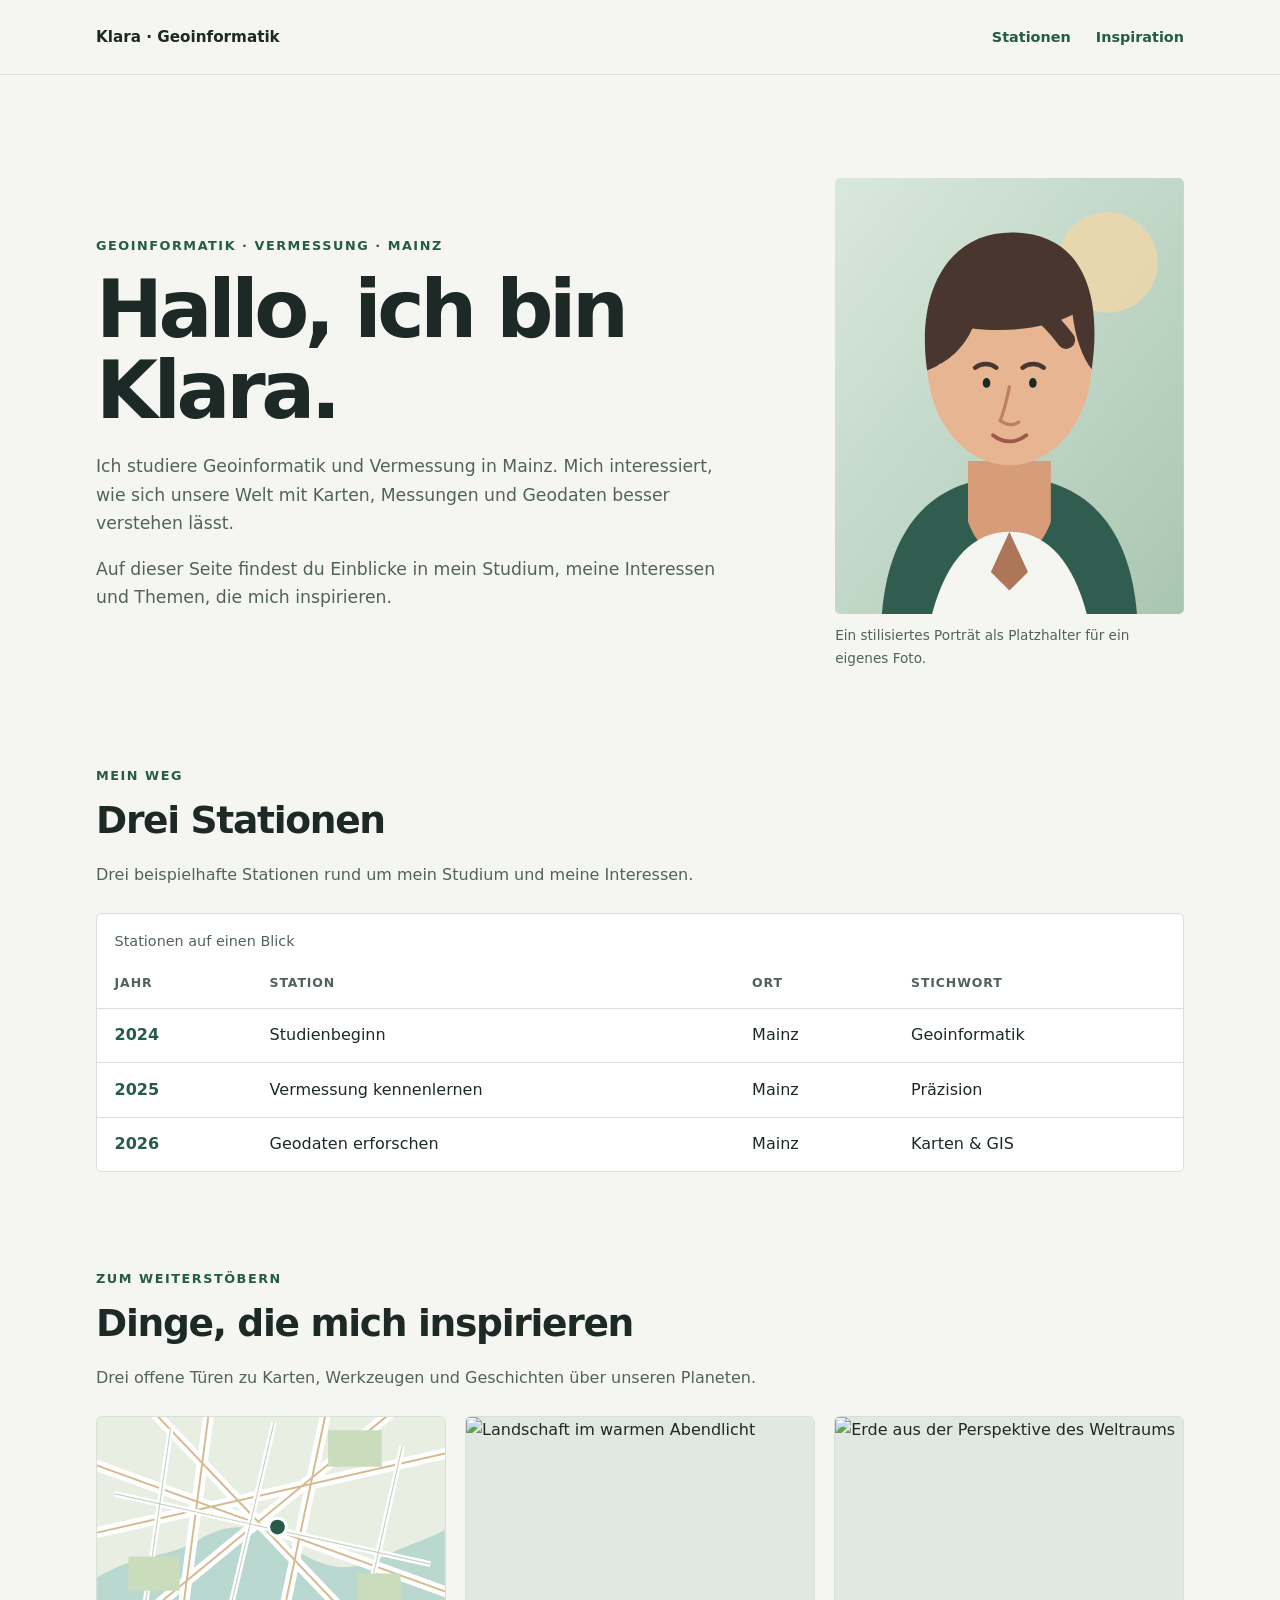
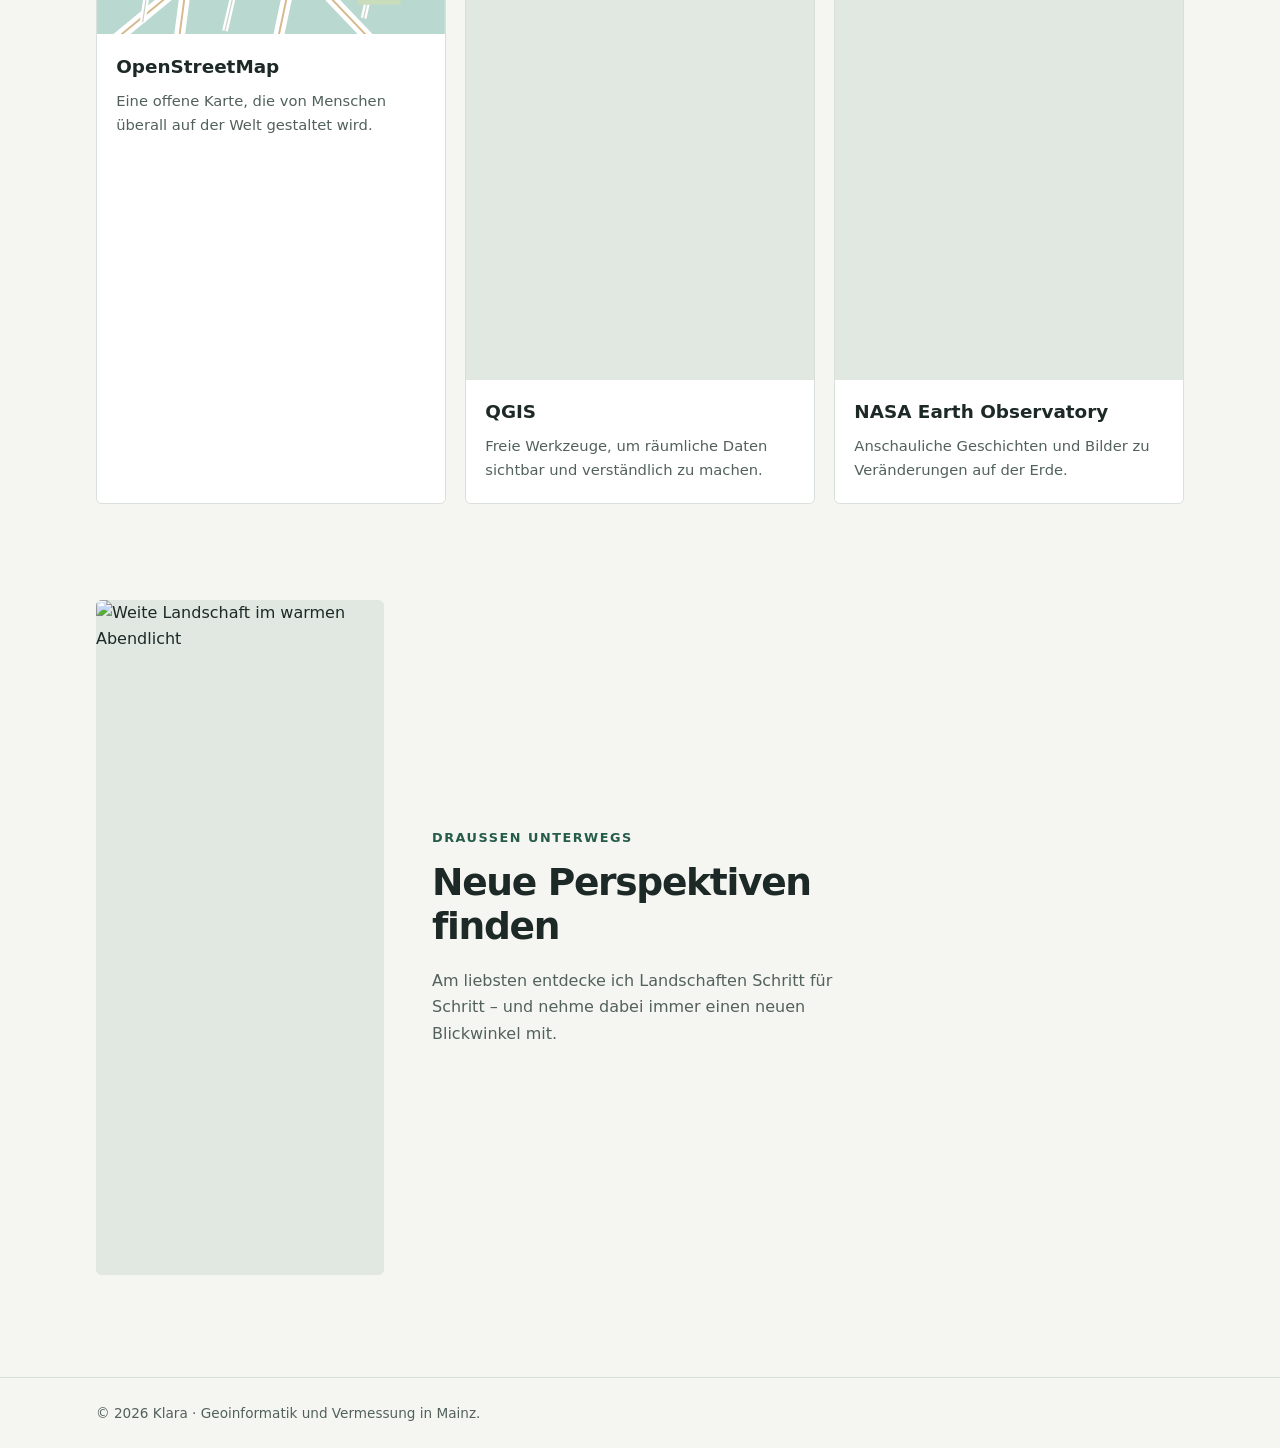
==== index.html @ dc98da6a "erste" ====
<!doctype html>
<html lang="de">
<head>
  <meta charset="utf-8">
  <meta name="viewport" content="width=device-width, initial-scale=1">
  <meta name="description" content="Klara studiert Geoinformatik und Vermessung in Mainz und interessiert sich für Karten, Geodaten und unsere Umwelt.">
  <title>Klara – Geoinformatik und Vermessung in Mainz</title>
  <style>
    :root {
      color-scheme: light;
      --ink: #1d2926;
      --muted: #52615c;
      --paper: #f5f6f1;
      --surface: #fff;
      --accent: #245b49;
      --line: #d9dfd9;
      --content-width: 68rem;
    }

    *,
    *::before,
    *::after {
      box-sizing: border-box;
    }

    html {
      scroll-behavior: smooth;
    }

    body {
      margin: 0;
      background: var(--paper);
      color: var(--ink);
      font-family: system-ui, -apple-system, BlinkMacSystemFont, "Segoe UI", sans-serif;
      font-size: 1rem;
      line-height: 1.65;
    }

    a {
      color: var(--accent);
      text-underline-offset: 0.2em;
    }

    a:focus-visible {
      outline: 3px solid #ad6a18;
      outline-offset: 4px;
    }

    .wrap {
      width: min(100% - 2.5rem, var(--content-width));
      margin-inline: auto;
    }

    .site-header {
      padding-block: 1.5rem;
      border-bottom: 1px solid var(--line);
    }

    .header-inner {
      display: flex;
      align-items: center;
      justify-content: space-between;
      gap: 1rem;
    }

    .wordmark {
      color: var(--ink);
      font-size: 0.95rem;
      font-weight: 700;
      text-decoration: none;
    }

    .site-header nav a {
      margin-left: 1.25rem;
      font-size: 0.9rem;
      font-weight: 600;
      text-decoration: none;
    }

    main {
      padding-block: clamp(3rem, 8vw, 6.5rem);
    }

    section + section {
      margin-top: clamp(3.5rem, 8vw, 6rem);
    }

    .intro {
      display: grid;
      grid-template-columns: minmax(0, 1.4fr) minmax(13rem, 0.75fr);
      align-items: center;
      gap: clamp(2rem, 7vw, 5.5rem);
    }

    .eyebrow {
      margin: 0 0 0.8rem;
      color: var(--accent);
      font-size: 0.8rem;
      font-weight: 700;
      letter-spacing: 0.12em;
      text-transform: uppercase;
    }

    h1,
    h2,
    h3,
    p,
    figure {
      margin-top: 0;
    }

    h1 {
      max-width: 12ch;
      margin-bottom: 1.25rem;
      font-size: clamp(2.6rem, 7vw, 5rem);
      letter-spacing: -0.055em;
      line-height: 1.02;
    }

    h2 {
      margin-bottom: 1.25rem;
      font-size: clamp(1.7rem, 4vw, 2.35rem);
      letter-spacing: -0.035em;
      line-height: 1.15;
    }

    .intro-copy {
      max-width: 39rem;
      color: var(--muted);
      font-size: 1.08rem;
    }

    .intro-copy p:last-child {
      margin-bottom: 0;
    }

    .portrait {
      margin: 0;
    }

    .portrait-art {
      display: block;
      width: 100%;
      aspect-ratio: 4 / 5;
      border-radius: 0.35rem;
      background: #e1e8e2;
    }

    .portrait figcaption {
      margin-top: 0.65rem;
      color: var(--muted);
      font-size: 0.85rem;
    }

    .closing-note {
      display: grid;
      grid-template-columns: minmax(12rem, 0.8fr) minmax(0, 1.2fr);
      align-items: center;
      gap: clamp(1.5rem, 5vw, 3rem);
      max-width: 48rem;
    }

    .closing-photo {
      margin: 0;
    }

    .closing-photo img {
      display: block;
      width: 100%;
      aspect-ratio: 4 / 3;
      border-radius: 0.35rem;
      background: #e1e8e2;
      object-fit: cover;
    }

    .closing-copy p:last-child {
      margin-bottom: 0;
      color: var(--muted);
    }

    .section-lead {
      max-width: 42rem;
      margin-bottom: 1.5rem;
      color: var(--muted);
    }

    .table-scroll {
      overflow-x: auto;
      border: 1px solid var(--line);
      border-radius: 0.35rem;
      background: var(--surface);
    }

    table {
      width: 100%;
      border-collapse: collapse;
      text-align: left;
    }

    caption {
      padding: 1rem 1.1rem 0.4rem;
      color: var(--muted);
      font-size: 0.9rem;
      text-align: left;
    }

    th,
    td {
      padding: 0.85rem 1.1rem;
      border-bottom: 1px solid var(--line);
      vertical-align: top;
    }

    thead th {
      color: var(--muted);
      font-size: 0.78rem;
      letter-spacing: 0.07em;
      text-transform: uppercase;
    }

    tbody tr:last-child th,
    tbody tr:last-child td {
      border-bottom: 0;
    }

    tbody th {
      color: var(--accent);
      font-weight: 700;
      white-space: nowrap;
    }

    .gallery {
      display: grid;
      grid-template-columns: repeat(3, minmax(0, 1fr));
      gap: 1.2rem;
    }

    .card {
      overflow: hidden;
      border: 1px solid var(--line);
      border-radius: 0.35rem;
      background: var(--surface);
    }

    .card a {
      display: block;
      height: 100%;
      color: inherit;
      text-decoration: none;
    }

    .card a:hover h3 {
      color: var(--accent);
      text-decoration: underline;
      text-underline-offset: 0.2em;
    }

    .card img,
    .card-image {
      display: block;
      width: 100%;
      aspect-ratio: 16 / 10;
      background: #e1e8e2;
      object-fit: cover;
      overflow: hidden;
    }

    .card-copy {
      padding: 1.1rem 1.2rem 1.25rem;
    }

    .card h3 {
      margin-bottom: 0.4rem;
      font-size: 1.15rem;
    }

    .card p {
      margin-bottom: 0;
      color: var(--muted);
      font-size: 0.92rem;
    }

    .site-footer {
      padding-block: 1.5rem;
      border-top: 1px solid var(--line);
      color: var(--muted);
      font-size: 0.85rem;
    }

    .site-footer p {
      margin-bottom: 0;
    }

    @media (max-width: 46rem) {
      .intro {
        grid-template-columns: 1fr;
      }

      .portrait {
        max-width: 22rem;
      }

      .closing-note {
        grid-template-columns: 1fr;
        max-width: 22rem;
      }

      .gallery {
        grid-template-columns: 1fr;
      }
    }

    @media (max-width: 35rem) {
      .wrap {
        width: min(100% - 1.5rem, var(--content-width));
      }

      .header-inner {
        align-items: flex-start;
        flex-direction: column;
      }

      .site-header nav a {
        margin: 0 1rem 0 0;
      }

      th,
      td {
        padding: 0.75rem;
      }
    }
  </style>
</head>
<body>
  <header class="site-header">
    <div class="wrap header-inner">
      <a class="wordmark" href="#start">Klara · Geoinformatik</a>
      <nav aria-label="Hauptnavigation">
        <a href="#stationen">Stationen</a>
        <a href="#inspiration">Inspiration</a>
      </nav>
    </div>
  </header>

  <main class="wrap" id="start">
    <section class="intro" aria-labelledby="intro-title">
      <div>
        <p class="eyebrow">Geoinformatik · Vermessung · Mainz</p>
        <h1 id="intro-title">Hallo, ich bin Klara.</h1>
        <div class="intro-copy">
          <p>Ich studiere Geoinformatik und Vermessung in Mainz. Mich interessiert, wie sich unsere Welt mit Karten, Messungen und Geodaten besser verstehen lässt.</p>
          <p>Auf dieser Seite findest du Einblicke in mein Studium, meine Interessen und Themen, die mich inspirieren.</p>
        </div>
      </div>
      <figure class="portrait">
        <svg class="portrait-art" viewBox="0 0 640 800" role="img" aria-labelledby="portrait-title portrait-description" xmlns="http://www.w3.org/2000/svg">
          <title id="portrait-title">Illustriertes Porträt</title>
          <desc id="portrait-description">Stilisierte Illustration einer Person vor einem grünen Hintergrund.</desc>
          <defs>
            <linearGradient id="portrait-background" x1="0" x2="1" y1="0" y2="1">
              <stop offset="0" stop-color="#d9e8dc"/>
              <stop offset="1" stop-color="#a9c6b2"/>
            </linearGradient>
          </defs>
          <rect width="640" height="800" fill="url(#portrait-background)"/>
          <circle cx="500" cy="155" r="92" fill="#f1d7a9" opacity=".8"/>
          <path d="M86 800c13-161 94-251 234-251s221 90 234 251" fill="#315d50"/>
          <path d="M244 519h152v111c-16 45-44 66-76 66s-60-21-76-66z" fill="#d69d78"/>
          <ellipse cx="320" cy="337" rx="151" ry="190" fill="#e7b591"/>
          <path d="M169 353c-21-147 40-253 155-253 119 0 169 95 147 251-17-22-30-57-35-100-48 24-114 33-184 25-15 34-42 61-83 77z" fill="#49362f"/>
          <path d="M191 341c-8 19-8 47 1 67 11 24 27 30 43 23l-2-90zM449 341c8 19 8 47-1 67-11 24-27 30-43 23l2-90z" fill="#e7b591"/>
          <path d="M257 348c12-9 27-9 39 0M344 348c12-9 27-9 39 0" fill="none" stroke="#49362f" stroke-linecap="round" stroke-width="8"/>
          <ellipse cx="278" cy="376" rx="7" ry="9" fill="#1d2926"/>
          <ellipse cx="363" cy="376" rx="7" ry="9" fill="#1d2926"/>
          <path d="M320 383c-5 25-11 48-17 62 10 8 22 10 34 3" fill="none" stroke="#bd8061" stroke-linecap="round" stroke-width="6"/>
          <path d="M290 472c19 15 42 15 61 0" fill="none" stroke="#9d574b" stroke-linecap="round" stroke-width="7"/>
          <path d="M206 303c28-54 61-81 101-81 46 0 81 27 117 75" fill="none" stroke="#49362f" stroke-linecap="round" stroke-width="33"/>
          <path d="M178 800c27-102 77-151 142-151s115 49 142 151" fill="#f5f6f1"/>
          <path d="M320 649l-34 74 34 34 34-34z" fill="#ad7659"/>
        </svg>
        <figcaption>Ein stilisiertes Porträt als Platzhalter für ein eigenes Foto.</figcaption>
      </figure>
    </section>

    <section id="stationen" aria-labelledby="stationen-title">
      <p class="eyebrow">Mein Weg</p>
      <h2 id="stationen-title">Drei Stationen</h2>
      <p class="section-lead">Drei beispielhafte Stationen rund um mein Studium und meine Interessen.</p>
      <div class="table-scroll">
        <table>
          <caption>Stationen auf einen Blick</caption>
          <thead>
            <tr>
              <th scope="col">Jahr</th>
              <th scope="col">Station</th>
              <th scope="col">Ort</th>
              <th scope="col">Stichwort</th>
            </tr>
          </thead>
          <tbody>
            <tr>
              <th scope="row">2024</th>
              <td>Studienbeginn</td>
              <td>Mainz</td>
              <td>Geoinformatik</td>
            </tr>
            <tr>
              <th scope="row">2025</th>
              <td>Vermessung kennenlernen</td>
              <td>Mainz</td>
              <td>Präzision</td>
            </tr>
            <tr>
              <th scope="row">2026</th>
              <td>Geodaten erforschen</td>
              <td>Mainz</td>
              <td>Karten &amp; GIS</td>
            </tr>
          </tbody>
        </table>
      </div>
    </section>

    <section id="inspiration" aria-labelledby="inspiration-title">
      <p class="eyebrow">Zum Weiterstöbern</p>
      <h2 id="inspiration-title">Dinge, die mich inspirieren</h2>
      <p class="section-lead">Drei offene Türen zu Karten, Werkzeugen und Geschichten über unseren Planeten.</p>
      <div class="gallery">
        <article class="card">
          <a href="https://www.openstreetmap.org/" target="_blank" rel="noopener noreferrer">
            <svg class="card-image" viewBox="0 0 900 563" role="img" aria-labelledby="map-title map-description" xmlns="http://www.w3.org/2000/svg">
              <title id="map-title">Illustration einer offenen Stadtkarte</title>
              <desc id="map-description">Ein Stadtplan mit Straßen, Grünflächen und einem blauen Fluss.</desc>
              <rect width="900" height="563" fill="#e9eee2"/>
              <path d="M0 415c122-69 176-45 267-99s161-29 235 20 133 74 230 29 119-45 168-73v271H0z" fill="#b9d8cf"/>
              <path d="M-30 115 940 466M30 590 790-35M130-30l600 630M-25 305 904 94M292-32l-83 630M595-24 465 590" fill="none" stroke="#fff" stroke-width="28"/>
              <path d="M-30 115 940 466M30 590 790-35M130-30l600 630M-25 305 904 94M292-32l-83 630M595-24 465 590" fill="none" stroke="#d6b98d" stroke-width="5"/>
              <path d="M46 199 863 381M190 31 118 531M458 14 331 554M790 75 690 521" fill="none" stroke="#fff" stroke-width="15"/>
              <path d="M46 199 863 381M190 31 118 531M458 14 331 554M790 75 690 521" fill="none" stroke="#c9d1c6" stroke-width="3"/>
              <path d="M598 34h139v95H598zM81 361h133v89H81zM674 405h112v81H674z" fill="#c9ddbd"/>
              <circle cx="467" cy="285" r="23" fill="#245b49" stroke="#fff" stroke-width="8"/>
            </svg>
            <div class="card-copy">
              <h3>OpenStreetMap</h3>
              <p>Eine offene Karte, die von Menschen überall auf der Welt gestaltet wird.</p>
            </div>
          </a>
        </article>
        <article class="card">
          <a href="https://qgis.org/" target="_blank" rel="noopener noreferrer">
            <img src="https://images.unsplash.com/photo-1500530855697-b586d89ba3ee?auto=format&amp;fit=crop&amp;w=900&amp;q=80" alt="Landschaft im warmen Abendlicht" width="900" height="563" loading="lazy">
            <div class="card-copy">
              <h3>QGIS</h3>
              <p>Freie Werkzeuge, um räumliche Daten sichtbar und verständlich zu machen.</p>
            </div>
          </a>
        </article>
        <article class="card">
          <a href="https://earthobservatory.nasa.gov/" target="_blank" rel="noopener noreferrer">
            <img src="https://images.unsplash.com/photo-1451187580459-43490279c0fa?auto=format&amp;fit=crop&amp;w=900&amp;q=80" alt="Erde aus der Perspektive des Weltraums" width="900" height="563" loading="lazy">
            <div class="card-copy">
              <h3>NASA Earth Observatory</h3>
              <p>Anschauliche Geschichten und Bilder zu Veränderungen auf der Erde.</p>
            </div>
          </a>
        </article>
      </div>
    </section>

    <section class="closing-note" aria-labelledby="closing-title">
      <figure class="closing-photo">
        <img src="https://images.unsplash.com/photo-1500530855697-b586d89ba3ee?auto=format&amp;fit=crop&amp;w=900&amp;q=80" alt="Weite Landschaft im warmen Abendlicht" width="900" height="675" loading="lazy">
      </figure>
      <div class="closing-copy">
        <p class="eyebrow">Draußen unterwegs</p>
        <h2 id="closing-title">Neue Perspektiven finden</h2>
        <p>Am liebsten entdecke ich Landschaften Schritt für Schritt – und nehme dabei immer einen neuen Blickwinkel mit.</p>
      </div>
    </section>
  </main>

  <footer class="site-footer">
    <div class="wrap">
      <p>© <span>2026</span> Klara · Geoinformatik und Vermessung in Mainz.</p>
    </div>
  </footer>
</body>
</html>
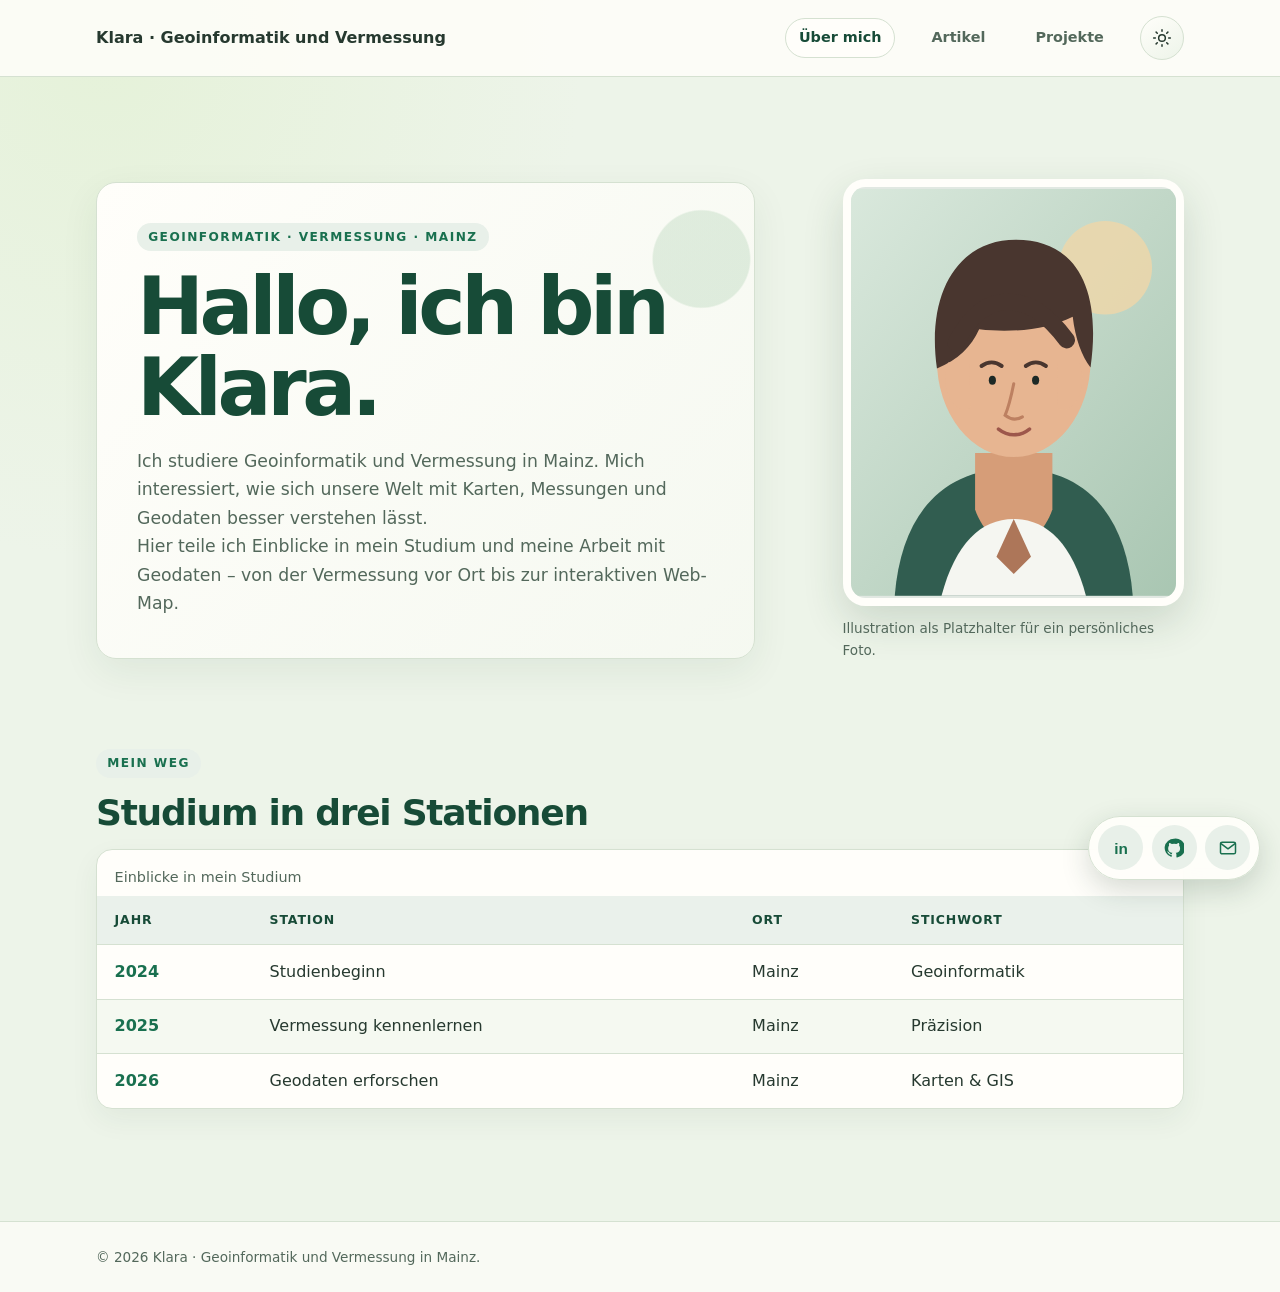
==== commit d165031e: "ueb2" ====
--- a/index.html
+++ b/index.html
@@ -1,489 +1,128 @@
-
 <!doctype html>
 <html lang="de">
 <head>
   <meta charset="utf-8">
   <meta name="viewport" content="width=device-width, initial-scale=1">
-  <meta name="description" content="Klara studiert Geoinformatik und Vermessung in Mainz und interessiert sich für Karten, Geodaten und unsere Umwelt.">
+  <meta name="description" content="Klara studiert Geoinformatik und Vermessung in Mainz und teilt Einblicke in Studium, News und Projekte.">
   <title>Klara – Geoinformatik und Vermessung in Mainz</title>
-  <style>
-    :root {
-      color-scheme: light;
-      --ink: #1d2926;
-      --muted: #52615c;
-      --paper: #f5f6f1;
-      --surface: #fff;
-      --accent: #245b49;
-      --line: #d9dfd9;
-      --content-width: 68rem;
-    }
-
-    *,
-    *::before,
-    *::after {
-      box-sizing: border-box;
-    }
-
-    html {
-      scroll-behavior: smooth;
-    }
-
-    body {
-      margin: 0;
-      background: var(--paper);
-      color: var(--ink);
-      font-family: system-ui, -apple-system, BlinkMacSystemFont, "Segoe UI", sans-serif;
-      font-size: 1rem;
-      line-height: 1.65;
-    }
-
-    a {
-      color: var(--accent);
-      text-underline-offset: 0.2em;
-    }
-
-    a:focus-visible {
-      outline: 3px solid #ad6a18;
-      outline-offset: 4px;
-    }
-
-    .wrap {
-      width: min(100% - 2.5rem, var(--content-width));
-      margin-inline: auto;
-    }
-
-    .site-header {
-      padding-block: 1.5rem;
-      border-bottom: 1px solid var(--line);
-    }
-
-    .header-inner {
-      display: flex;
-      align-items: center;
-      justify-content: space-between;
-      gap: 1rem;
-    }
-
-    .wordmark {
-      color: var(--ink);
-      font-size: 0.95rem;
-      font-weight: 700;
-      text-decoration: none;
-    }
-
-    .site-header nav a {
-      margin-left: 1.25rem;
-      font-size: 0.9rem;
-      font-weight: 600;
-      text-decoration: none;
-    }
-
-    main {
-      padding-block: clamp(3rem, 8vw, 6.5rem);
-    }
-
-    section + section {
-      margin-top: clamp(3.5rem, 8vw, 6rem);
-    }
-
-    .intro {
-      display: grid;
-      grid-template-columns: minmax(0, 1.4fr) minmax(13rem, 0.75fr);
-      align-items: center;
-      gap: clamp(2rem, 7vw, 5.5rem);
-    }
-
-    .eyebrow {
-      margin: 0 0 0.8rem;
-      color: var(--accent);
-      font-size: 0.8rem;
-      font-weight: 700;
-      letter-spacing: 0.12em;
-      text-transform: uppercase;
-    }
-
-    h1,
-    h2,
-    h3,
-    p,
-    figure {
-      margin-top: 0;
-    }
-
-    h1 {
-      max-width: 12ch;
-      margin-bottom: 1.25rem;
-      font-size: clamp(2.6rem, 7vw, 5rem);
-      letter-spacing: -0.055em;
-      line-height: 1.02;
-    }
-
-    h2 {
-      margin-bottom: 1.25rem;
-      font-size: clamp(1.7rem, 4vw, 2.35rem);
-      letter-spacing: -0.035em;
-      line-height: 1.15;
-    }
-
-    .intro-copy {
-      max-width: 39rem;
-      color: var(--muted);
-      font-size: 1.08rem;
-    }
-
-    .intro-copy p:last-child {
-      margin-bottom: 0;
-    }
-
-    .portrait {
-      margin: 0;
-    }
-
-    .portrait-art {
-      display: block;
-      width: 100%;
-      aspect-ratio: 4 / 5;
-      border-radius: 0.35rem;
-      background: #e1e8e2;
-    }
-
-    .portrait figcaption {
-      margin-top: 0.65rem;
-      color: var(--muted);
-      font-size: 0.85rem;
-    }
-
-    .closing-note {
-      display: grid;
-      grid-template-columns: minmax(12rem, 0.8fr) minmax(0, 1.2fr);
-      align-items: center;
-      gap: clamp(1.5rem, 5vw, 3rem);
-      max-width: 48rem;
-    }
-
-    .closing-photo {
-      margin: 0;
-    }
-
-    .closing-photo img {
-      display: block;
-      width: 100%;
-      aspect-ratio: 4 / 3;
-      border-radius: 0.35rem;
-      background: #e1e8e2;
-      object-fit: cover;
-    }
-
-    .closing-copy p:last-child {
-      margin-bottom: 0;
-      color: var(--muted);
-    }
-
-    .section-lead {
-      max-width: 42rem;
-      margin-bottom: 1.5rem;
-      color: var(--muted);
-    }
-
-    .table-scroll {
-      overflow-x: auto;
-      border: 1px solid var(--line);
-      border-radius: 0.35rem;
-      background: var(--surface);
-    }
-
-    table {
-      width: 100%;
-      border-collapse: collapse;
-      text-align: left;
-    }
-
-    caption {
-      padding: 1rem 1.1rem 0.4rem;
-      color: var(--muted);
-      font-size: 0.9rem;
-      text-align: left;
-    }
-
-    th,
-    td {
-      padding: 0.85rem 1.1rem;
-      border-bottom: 1px solid var(--line);
-      vertical-align: top;
-    }
-
-    thead th {
-      color: var(--muted);
-      font-size: 0.78rem;
-      letter-spacing: 0.07em;
-      text-transform: uppercase;
-    }
-
-    tbody tr:last-child th,
-    tbody tr:last-child td {
-      border-bottom: 0;
-    }
-
-    tbody th {
-      color: var(--accent);
-      font-weight: 700;
-      white-space: nowrap;
-    }
-
-    .gallery {
-      display: grid;
-      grid-template-columns: repeat(3, minmax(0, 1fr));
-      gap: 1.2rem;
-    }
-
-    .card {
-      overflow: hidden;
-      border: 1px solid var(--line);
-      border-radius: 0.35rem;
-      background: var(--surface);
-    }
-
-    .card a {
-      display: block;
-      height: 100%;
-      color: inherit;
-      text-decoration: none;
-    }
-
-    .card a:hover h3 {
-      color: var(--accent);
-      text-decoration: underline;
-      text-underline-offset: 0.2em;
-    }
-
-    .card img,
-    .card-image {
-      display: block;
-      width: 100%;
-      aspect-ratio: 16 / 10;
-      background: #e1e8e2;
-      object-fit: cover;
-      overflow: hidden;
-    }
-
-    .card-copy {
-      padding: 1.1rem 1.2rem 1.25rem;
-    }
-
-    .card h3 {
-      margin-bottom: 0.4rem;
-      font-size: 1.15rem;
-    }
-
-    .card p {
-      margin-bottom: 0;
-      color: var(--muted);
-      font-size: 0.92rem;
-    }
-
-    .site-footer {
-      padding-block: 1.5rem;
-      border-top: 1px solid var(--line);
-      color: var(--muted);
-      font-size: 0.85rem;
-    }
-
-    .site-footer p {
-      margin-bottom: 0;
-    }
-
-    @media (max-width: 46rem) {
-      .intro {
-        grid-template-columns: 1fr;
-      }
-
-      .portrait {
-        max-width: 22rem;
-      }
-
-      .closing-note {
-        grid-template-columns: 1fr;
-        max-width: 22rem;
-      }
-
-      .gallery {
-        grid-template-columns: 1fr;
-      }
-    }
-
-    @media (max-width: 35rem) {
-      .wrap {
-        width: min(100% - 1.5rem, var(--content-width));
-      }
-
-      .header-inner {
-        align-items: flex-start;
-        flex-direction: column;
-      }
-
-      .site-header nav a {
-        margin: 0 1rem 0 0;
-      }
-
-      th,
-      td {
-        padding: 0.75rem;
-      }
-    }
-  </style>
+  <link rel="stylesheet" href="styles.css">
+  <script src="theme.js" defer></script>
 </head>
 <body>
   <header class="site-header">
     <div class="wrap header-inner">
-      <a class="wordmark" href="#start">Klara · Geoinformatik</a>
+      <a class="wordmark" href="index.html">Klara · Geoinformatik und Vermessung</a>
       <nav aria-label="Hauptnavigation">
-        <a href="#stationen">Stationen</a>
-        <a href="#inspiration">Inspiration</a>
+        <a href="index.html" aria-current="page">Über mich</a>
+        <a href="news.html">Artikel</a>
+        <a href="projects.html">Projekte</a>
+        <button class="theme-toggle" id="theme-toggle" type="button" aria-label="Zum Dunkelmodus wechseln" aria-pressed="false">
+          <svg class="theme-icon icon-sun" viewBox="0 0 24 24" aria-hidden="true">
+            <circle cx="12" cy="12" r="4"/>
+            <path d="M12 2v2m0 16v2M4.93 4.93l1.42 1.42m11.3 11.3 1.42 1.42M2 12h2m16 0h2M4.93 19.07l1.42-1.42m11.3-11.3 1.42-1.42"/>
+          </svg>
+          <svg class="theme-icon icon-moon" viewBox="0 0 24 24" aria-hidden="true">
+            <path d="M20.9 13A9 9 0 0 1 11 3.1 9 9 0 1 0 20.9 13Z"/>
+          </svg>
+        </button>
       </nav>
     </div>
   </header>
 
   <main class="wrap" id="start">
-    <section class="intro" aria-labelledby="intro-title">
-      <div>
-        <p class="eyebrow">Geoinformatik · Vermessung · Mainz</p>
-        <h1 id="intro-title">Hallo, ich bin Klara.</h1>
-        <div class="intro-copy">
-          <p>Ich studiere Geoinformatik und Vermessung in Mainz. Mich interessiert, wie sich unsere Welt mit Karten, Messungen und Geodaten besser verstehen lässt.</p>
-          <p>Auf dieser Seite findest du Einblicke in mein Studium, meine Interessen und Themen, die mich inspirieren.</p>
+    <section aria-labelledby="about-title">
+      <div class="about-grid">
+        <div class="page-heading">
+          <p class="eyebrow">Geoinformatik · Vermessung · Mainz</p>
+          <h1 id="about-title">Hallo, ich bin Klara.</h1>
+          <p class="lead">Ich studiere Geoinformatik und Vermessung in Mainz. Mich interessiert, wie sich unsere Welt mit Karten, Messungen und Geodaten besser verstehen lässt.</p>
+          <p class="lead">Hier teile ich Einblicke in mein Studium und meine Arbeit mit Geodaten – von der Vermessung vor Ort bis zur interaktiven Web-Map.</p>
         </div>
+        <figure class="portrait">
+          <svg class="portrait-art" viewBox="0 0 640 800" role="img" aria-labelledby="portrait-title portrait-description" xmlns="http://www.w3.org/2000/svg">
+            <title id="portrait-title">Illustriertes Porträt</title>
+            <desc id="portrait-description">Stilisierte Illustration einer Person vor einem grünen Hintergrund.</desc>
+            <defs>
+              <linearGradient id="portrait-background" x1="0" x2="1" y1="0" y2="1">
+                <stop offset="0" stop-color="#d9e8dc"/>
+                <stop offset="1" stop-color="#a9c6b2"/>
+              </linearGradient>
+            </defs>
+            <rect width="640" height="800" fill="url(#portrait-background)"/>
+            <circle cx="500" cy="155" r="92" fill="#f1d7a9" opacity=".8"/>
+            <path d="M86 800c13-161 94-251 234-251s221 90 234 251" fill="#315d50"/>
+            <path d="M244 519h152v111c-16 45-44 66-76 66s-60-21-76-66z" fill="#d69d78"/>
+            <ellipse cx="320" cy="337" rx="151" ry="190" fill="#e7b591"/>
+            <path d="M169 353c-21-147 40-253 155-253 119 0 169 95 147 251-17-22-30-57-35-100-48 24-114 33-184 25-15 34-42 61-83 77z" fill="#49362f"/>
+            <path d="M191 341c-8 19-8 47 1 67 11 24 27 30 43 23l-2-90zM449 341c8 19 8 47-1 67-11 24-27 30-43 23l2-90z" fill="#e7b591"/>
+            <path d="M257 348c12-9 27-9 39 0M344 348c12-9 27-9 39 0" fill="none" stroke="#49362f" stroke-linecap="round" stroke-width="8"/>
+            <ellipse cx="278" cy="376" rx="7" ry="9" fill="#1d2926"/>
+            <ellipse cx="363" cy="376" rx="7" ry="9" fill="#1d2926"/>
+            <path d="M320 383c-5 25-11 48-17 62 10 8 22 10 34 3" fill="none" stroke="#bd8061" stroke-linecap="round" stroke-width="6"/>
+            <path d="M290 472c19 15 42 15 61 0" fill="none" stroke="#9d574b" stroke-linecap="round" stroke-width="7"/>
+            <path d="M206 303c28-54 61-81 101-81 46 0 81 27 117 75" fill="none" stroke="#49362f" stroke-linecap="round" stroke-width="33"/>
+            <path d="M178 800c27-102 77-151 142-151s115 49 142 151" fill="#f5f6f1"/>
+            <path d="M320 649l-34 74 34 34 34-34z" fill="#ad7659"/>
+          </svg>
+          <figcaption>Illustration als Platzhalter für ein persönliches Foto.</figcaption>
+        </figure>
       </div>
-      <figure class="portrait">
-        <svg class="portrait-art" viewBox="0 0 640 800" role="img" aria-labelledby="portrait-title portrait-description" xmlns="http://www.w3.org/2000/svg">
-          <title id="portrait-title">Illustriertes Porträt</title>
-          <desc id="portrait-description">Stilisierte Illustration einer Person vor einem grünen Hintergrund.</desc>
-          <defs>
-            <linearGradient id="portrait-background" x1="0" x2="1" y1="0" y2="1">
-              <stop offset="0" stop-color="#d9e8dc"/>
-              <stop offset="1" stop-color="#a9c6b2"/>
-            </linearGradient>
-          </defs>
-          <rect width="640" height="800" fill="url(#portrait-background)"/>
-          <circle cx="500" cy="155" r="92" fill="#f1d7a9" opacity=".8"/>
-          <path d="M86 800c13-161 94-251 234-251s221 90 234 251" fill="#315d50"/>
-          <path d="M244 519h152v111c-16 45-44 66-76 66s-60-21-76-66z" fill="#d69d78"/>
-          <ellipse cx="320" cy="337" rx="151" ry="190" fill="#e7b591"/>
-          <path d="M169 353c-21-147 40-253 155-253 119 0 169 95 147 251-17-22-30-57-35-100-48 24-114 33-184 25-15 34-42 61-83 77z" fill="#49362f"/>
-          <path d="M191 341c-8 19-8 47 1 67 11 24 27 30 43 23l-2-90zM449 341c8 19 8 47-1 67-11 24-27 30-43 23l2-90z" fill="#e7b591"/>
-          <path d="M257 348c12-9 27-9 39 0M344 348c12-9 27-9 39 0" fill="none" stroke="#49362f" stroke-linecap="round" stroke-width="8"/>
-          <ellipse cx="278" cy="376" rx="7" ry="9" fill="#1d2926"/>
-          <ellipse cx="363" cy="376" rx="7" ry="9" fill="#1d2926"/>
-          <path d="M320 383c-5 25-11 48-17 62 10 8 22 10 34 3" fill="none" stroke="#bd8061" stroke-linecap="round" stroke-width="6"/>
-          <path d="M290 472c19 15 42 15 61 0" fill="none" stroke="#9d574b" stroke-linecap="round" stroke-width="7"/>
-          <path d="M206 303c28-54 61-81 101-81 46 0 81 27 117 75" fill="none" stroke="#49362f" stroke-linecap="round" stroke-width="33"/>
-          <path d="M178 800c27-102 77-151 142-151s115 49 142 151" fill="#f5f6f1"/>
-          <path d="M320 649l-34 74 34 34 34-34z" fill="#ad7659"/>
-        </svg>
-        <figcaption>Ein stilisiertes Porträt als Platzhalter für ein eigenes Foto.</figcaption>
-      </figure>
-    </section>
 
-    <section id="stationen" aria-labelledby="stationen-title">
-      <p class="eyebrow">Mein Weg</p>
-      <h2 id="stationen-title">Drei Stationen</h2>
-      <p class="section-lead">Drei beispielhafte Stationen rund um mein Studium und meine Interessen.</p>
-      <div class="table-scroll">
-        <table>
-          <caption>Stationen auf einen Blick</caption>
-          <thead>
-            <tr>
-              <th scope="col">Jahr</th>
-              <th scope="col">Station</th>
-              <th scope="col">Ort</th>
-              <th scope="col">Stichwort</th>
-            </tr>
-          </thead>
-          <tbody>
-            <tr>
-              <th scope="row">2024</th>
-              <td>Studienbeginn</td>
-              <td>Mainz</td>
-              <td>Geoinformatik</td>
-            </tr>
-            <tr>
-              <th scope="row">2025</th>
-              <td>Vermessung kennenlernen</td>
-              <td>Mainz</td>
-              <td>Präzision</td>
-            </tr>
-            <tr>
-              <th scope="row">2026</th>
-              <td>Geodaten erforschen</td>
-              <td>Mainz</td>
-              <td>Karten &amp; GIS</td>
-            </tr>
-          </tbody>
-        </table>
-      </div>
-    </section>
-
-    <section id="inspiration" aria-labelledby="inspiration-title">
-      <p class="eyebrow">Zum Weiterstöbern</p>
-      <h2 id="inspiration-title">Dinge, die mich inspirieren</h2>
-      <p class="section-lead">Drei offene Türen zu Karten, Werkzeugen und Geschichten über unseren Planeten.</p>
-      <div class="gallery">
-        <article class="card">
-          <a href="https://www.openstreetmap.org/" target="_blank" rel="noopener noreferrer">
-            <svg class="card-image" viewBox="0 0 900 563" role="img" aria-labelledby="map-title map-description" xmlns="http://www.w3.org/2000/svg">
-              <title id="map-title">Illustration einer offenen Stadtkarte</title>
-              <desc id="map-description">Ein Stadtplan mit Straßen, Grünflächen und einem blauen Fluss.</desc>
-              <rect width="900" height="563" fill="#e9eee2"/>
-              <path d="M0 415c122-69 176-45 267-99s161-29 235 20 133 74 230 29 119-45 168-73v271H0z" fill="#b9d8cf"/>
-              <path d="M-30 115 940 466M30 590 790-35M130-30l600 630M-25 305 904 94M292-32l-83 630M595-24 465 590" fill="none" stroke="#fff" stroke-width="28"/>
-              <path d="M-30 115 940 466M30 590 790-35M130-30l600 630M-25 305 904 94M292-32l-83 630M595-24 465 590" fill="none" stroke="#d6b98d" stroke-width="5"/>
-              <path d="M46 199 863 381M190 31 118 531M458 14 331 554M790 75 690 521" fill="none" stroke="#fff" stroke-width="15"/>
-              <path d="M46 199 863 381M190 31 118 531M458 14 331 554M790 75 690 521" fill="none" stroke="#c9d1c6" stroke-width="3"/>
-              <path d="M598 34h139v95H598zM81 361h133v89H81zM674 405h112v81H674z" fill="#c9ddbd"/>
-              <circle cx="467" cy="285" r="23" fill="#245b49" stroke="#fff" stroke-width="8"/>
-            </svg>
-            <div class="card-copy">
-              <h3>OpenStreetMap</h3>
-              <p>Eine offene Karte, die von Menschen überall auf der Welt gestaltet wird.</p>
-            </div>
-          </a>
-        </article>
-        <article class="card">
-          <a href="https://qgis.org/" target="_blank" rel="noopener noreferrer">
-            <img src="https://images.unsplash.com/photo-1500530855697-b586d89ba3ee?auto=format&amp;fit=crop&amp;w=900&amp;q=80" alt="Landschaft im warmen Abendlicht" width="900" height="563" loading="lazy">
-            <div class="card-copy">
-              <h3>QGIS</h3>
-              <p>Freie Werkzeuge, um räumliche Daten sichtbar und verständlich zu machen.</p>
-            </div>
-          </a>
-        </article>
-        <article class="card">
-          <a href="https://earthobservatory.nasa.gov/" target="_blank" rel="noopener noreferrer">
-            <img src="https://images.unsplash.com/photo-1451187580459-43490279c0fa?auto=format&amp;fit=crop&amp;w=900&amp;q=80" alt="Erde aus der Perspektive des Weltraums" width="900" height="563" loading="lazy">
-            <div class="card-copy">
-              <h3>NASA Earth Observatory</h3>
-              <p>Anschauliche Geschichten und Bilder zu Veränderungen auf der Erde.</p>
-            </div>
-          </a>
-        </article>
-      </div>
-    </section>
-
-    <section class="closing-note" aria-labelledby="closing-title">
-      <figure class="closing-photo">
-        <img src="https://images.unsplash.com/photo-1500530855697-b586d89ba3ee?auto=format&amp;fit=crop&amp;w=900&amp;q=80" alt="Weite Landschaft im warmen Abendlicht" width="900" height="675" loading="lazy">
-      </figure>
-      <div class="closing-copy">
-        <p class="eyebrow">Draußen unterwegs</p>
-        <h2 id="closing-title">Neue Perspektiven finden</h2>
-        <p>Am liebsten entdecke ich Landschaften Schritt für Schritt – und nehme dabei immer einen neuen Blickwinkel mit.</p>
-      </div>
+      <section class="history" aria-labelledby="history-title">
+        <p class="eyebrow">Mein Weg</p>
+        <h2 id="history-title">Studium in drei Stationen</h2>
+        <div class="table-scroll">
+          <table>
+            <caption>Einblicke in mein Studium</caption>
+            <thead>
+              <tr>
+                <th scope="col">Jahr</th>
+                <th scope="col">Station</th>
+                <th scope="col">Ort</th>
+                <th scope="col">Stichwort</th>
+              </tr>
+            </thead>
+            <tbody>
+              <tr>
+                <th scope="row">2024</th>
+                <td>Studienbeginn</td>
+                <td>Mainz</td>
+                <td>Geoinformatik</td>
+              </tr>
+              <tr>
+                <th scope="row">2025</th>
+                <td>Vermessung kennenlernen</td>
+                <td>Mainz</td>
+                <td>Präzision</td>
+              </tr>
+              <tr>
+                <th scope="row">2026</th>
+                <td>Geodaten erforschen</td>
+                <td>Mainz</td>
+                <td>Karten &amp; GIS</td>
+              </tr>
+            </tbody>
+          </table>
+        </div>
+      </section>
     </section>
   </main>
 
   <footer class="site-footer">
     <div class="wrap">
-      <p>© <span>2026</span> Klara · Geoinformatik und Vermessung in Mainz.</p>
+      <p>© 2026 Klara · Geoinformatik und Vermessung in Mainz.</p>
     </div>
   </footer>
+  <aside class="contact-dock" aria-label="Kontakt und Profile">
+    <a href="https://www.linkedin.com/in/dein-profil/" target="_blank" rel="noopener noreferrer" aria-label="LinkedIn-Profil öffnen (Platzhalter)" title="LinkedIn">
+      <svg viewBox="0 0 24 24" aria-hidden="true"><text class="linkedin-mark" x="4" y="19">in</text></svg>
+    </a>
+    <a href="https://github.com/dein-benutzername" target="_blank" rel="noopener noreferrer" aria-label="GitHub-Profil öffnen (Platzhalter)" title="GitHub">
+      <svg viewBox="0 0 24 24" aria-hidden="true"><path d="M12 .8a11.2 11.2 0 0 0-3.54 21.83c.56.1.77-.24.77-.54v-2.1c-3.13.68-3.79-1.33-3.79-1.33-.51-1.3-1.25-1.65-1.25-1.65-1.02-.7.08-.69.08-.69 1.13.08 1.73 1.16 1.73 1.16 1 .1.75 2.48 3.4 1.76.1-.73.4-1.23.72-1.51-2.5-.28-5.13-1.25-5.13-5.56 0-1.23.44-2.24 1.16-3.03-.12-.28-.5-1.43.11-2.98 0 0 .95-.3 3.08 1.16a10.7 10.7 0 0 1 5.6 0c2.13-1.46 3.08-1.16 3.08-1.16.61 1.55.23 2.7.11 2.98.72.79 1.16 1.8 1.16 3.03 0 4.32-2.64 5.27-5.15 5.55.41.35.77 1.03.77 2.08v3.09c0 .3.2.65.78.54A11.2 11.2 0 0 0 12 .8Z"/></svg>
+    </a>
+    <a href="mailto:deine.email@example.com" aria-label="E-Mail schreiben (Platzhalter)" title="E-Mail">
+      <svg class="email-icon" viewBox="0 0 24 24" aria-hidden="true"><rect x="3" y="5" width="18" height="14" rx="2"/><path d="m4 7 8 6 8-6"/></svg>
+    </a>
+  </aside>
 </body>
 </html>
--- a/styles.css
+++ b/styles.css
@@ -0,0 +1,594 @@
+:root {
+  color-scheme: light;
+  --ink: #26392f;
+  --heading: #174b37;
+  --muted: #53685b;
+  --paper: #edf4e9;
+  --surface: #fffefa;
+  --accent: #19704f;
+  --accent-warm: #a8462e;
+  --accent-soft: #83b88b;
+  --accent-soft-ink: #285b38;
+  --line: #d5e1d1;
+  --content-width: 68rem;
+}
+
+:root[data-theme="dark"] {
+  color-scheme: dark;
+  --ink: #edf2ee;
+  --heading: #d4eadb;
+  --muted: #bdc9c1;
+  --paper: #17211d;
+  --surface: #222e28;
+  --accent: #a3d2b5;
+  --accent-warm: #f0a17f;
+  --accent-soft: #8fbd96;
+  --accent-soft-ink: #b5dbba;
+  --line: #405047;
+}
+
+*,
+*::before,
+*::after {
+  box-sizing: border-box;
+}
+
+html {
+  scroll-behavior: smooth;
+}
+
+body {
+  min-height: 100vh;
+  margin: 0;
+  background:
+    radial-gradient(ellipse at 8% 4%, rgba(220, 239, 198, 0.45), transparent 30rem),
+    var(--paper);
+  color: var(--ink);
+  font-family: system-ui, -apple-system, BlinkMacSystemFont, "Segoe UI", sans-serif;
+  font-size: 1rem;
+  line-height: 1.65;
+}
+
+a {
+  color: var(--accent);
+  text-underline-offset: 0.2em;
+}
+
+a:focus-visible,
+button:focus-visible {
+  outline: 3px solid #ad6a18;
+  outline-offset: 4px;
+}
+
+.wrap {
+  width: min(100% - 2.5rem, var(--content-width));
+  margin-inline: auto;
+}
+
+.site-header {
+  border-bottom: 1px solid var(--line);
+  background: color-mix(in srgb, var(--surface) 86%, transparent);
+  padding-block: 1rem;
+}
+
+.header-inner {
+  display: flex;
+  align-items: center;
+  justify-content: space-between;
+  gap: 1.5rem;
+}
+
+.wordmark {
+  color: var(--ink);
+  font-size: 1rem;
+  font-weight: 700;
+  text-decoration: none;
+}
+
+.site-header nav {
+  display: flex;
+  align-items: center;
+  gap: clamp(0.65rem, 2vw, 1.4rem);
+}
+
+.site-header nav a {
+  padding: 0.45rem 0.8rem;
+  border: 1px solid transparent;
+  border-radius: 999px;
+  color: var(--muted);
+  font-size: 0.9rem;
+  font-weight: 600;
+  text-decoration: none;
+  transition: background-color 160ms ease, color 160ms ease, transform 160ms ease;
+}
+
+.site-header nav a:hover,
+.site-header nav a[aria-current="location"],
+.site-header nav a[aria-current="page"] {
+  border-color: var(--line);
+  background: var(--surface);
+  color: var(--heading);
+}
+
+.site-header nav a:hover {
+  transform: translateY(-1px);
+}
+
+.theme-toggle {
+  display: inline-grid;
+  width: 2.75rem;
+  height: 2.75rem;
+  flex: 0 0 auto;
+  place-items: center;
+  padding: 0.55rem;
+  border: 1px solid var(--line);
+  border-radius: 999px;
+  background: linear-gradient(145deg, var(--surface), var(--paper));
+  color: var(--ink);
+  cursor: pointer;
+  transition: transform 160ms ease, box-shadow 160ms ease;
+}
+
+.theme-toggle:hover {
+  transform: rotate(-8deg);
+  box-shadow: 0 0.3rem 0.8rem rgba(31, 76, 52, 0.14);
+}
+
+.theme-icon {
+  width: 1.25rem;
+  height: 1.25rem;
+  fill: none;
+  stroke: currentColor;
+  stroke-linecap: round;
+  stroke-linejoin: round;
+  stroke-width: 1.8;
+}
+
+.theme-toggle[aria-pressed="false"] .icon-moon,
+.theme-toggle[aria-pressed="true"] .icon-sun {
+  display: none;
+}
+
+main {
+  min-height: calc(100vh - 10rem);
+  padding-block: clamp(3rem, 8vw, 6.5rem);
+  padding-bottom: 7rem;
+}
+
+.page-heading {
+  max-width: 48rem;
+  margin-bottom: clamp(2rem, 5vw, 3.5rem);
+  padding: clamp(1.5rem, 4vw, 2.5rem);
+  border: 1px solid var(--line);
+  border-radius: 1.25rem;
+  background:
+    radial-gradient(circle at 92% 16%, color-mix(in srgb, var(--accent-soft) 22%, transparent) 0 3rem, transparent 3.1rem),
+    linear-gradient(130deg, var(--surface), color-mix(in srgb, var(--paper) 55%, var(--surface)));
+  box-shadow: 0 0.8rem 2.4rem rgba(34, 74, 47, 0.07);
+}
+
+.about-grid .page-heading {
+  max-width: none;
+  margin-bottom: 0;
+}
+
+.eyebrow {
+  display: inline-block;
+  margin: 0 0 0.9rem;
+  padding: 0.25rem 0.7rem;
+  border-radius: 999px;
+  color: var(--accent);
+  background: color-mix(in srgb, var(--accent) 10%, var(--surface));
+  font-size: 0.76rem;
+  font-weight: 700;
+  letter-spacing: 0.12em;
+  text-transform: uppercase;
+}
+
+h1,
+h2,
+h3,
+p,
+figure {
+  margin-top: 0;
+}
+
+h1,
+h2,
+h3 {
+  color: var(--heading);
+}
+
+h1 {
+  margin-bottom: 1.1rem;
+  font-size: clamp(2.8rem, 7.4vw, 5rem);
+  letter-spacing: -0.055em;
+  line-height: 1.02;
+}
+
+h2 {
+  margin-bottom: 1rem;
+  font-size: clamp(1.65rem, 4vw, 2.25rem);
+  letter-spacing: -0.035em;
+  line-height: 1.15;
+}
+
+h3 {
+  margin-bottom: 0.45rem;
+  font-size: 1.15rem;
+  line-height: 1.3;
+}
+
+.lead {
+  max-width: 42rem;
+  margin-bottom: 0;
+  color: var(--muted);
+  font-size: 1.08rem;
+}
+
+.about-grid {
+  display: grid;
+  grid-template-columns: minmax(0, 1.35fr) minmax(13rem, 0.7fr);
+  align-items: center;
+  gap: clamp(2rem, 7vw, 5.5rem);
+}
+
+.portrait {
+  max-width: 22rem;
+  margin: 0;
+  justify-self: end;
+}
+
+.portrait-art {
+  display: block;
+  width: 100%;
+  aspect-ratio: 4 / 5;
+  border: 0.55rem solid var(--surface);
+  border-radius: 1.4rem;
+  background: #e1e8e2;
+  box-shadow: 0 1rem 2.5rem rgba(28, 69, 44, 0.16);
+}
+
+.portrait figcaption {
+  margin-top: 0.65rem;
+  color: var(--muted);
+  font-size: 0.85rem;
+}
+
+.history {
+  margin-top: clamp(3.5rem, 8vw, 5.5rem);
+}
+
+.table-scroll {
+  overflow-x: auto;
+  border: 1px solid var(--line);
+  border-radius: 1rem;
+  background: var(--surface);
+  box-shadow: 0 0.65rem 1.8rem rgba(34, 74, 47, 0.06);
+}
+
+table {
+  width: 100%;
+  border-collapse: collapse;
+  text-align: left;
+}
+
+caption {
+  padding: 1rem 1.1rem 0.4rem;
+  color: var(--muted);
+  font-size: 0.9rem;
+  text-align: left;
+}
+
+th,
+td {
+  padding: 0.85rem 1.1rem;
+  border-bottom: 1px solid var(--line);
+  vertical-align: top;
+}
+
+thead th {
+  background: color-mix(in srgb, var(--accent) 9%, var(--surface));
+  color: var(--heading);
+  font-size: 0.78rem;
+  letter-spacing: 0.07em;
+  text-transform: uppercase;
+}
+
+tbody tr:last-child th,
+tbody tr:last-child td {
+  border-bottom: 0;
+}
+
+tbody tr:nth-child(even) {
+  background: color-mix(in srgb, var(--paper) 55%, var(--surface));
+}
+
+tbody th {
+  color: var(--accent);
+  font-weight: 700;
+  white-space: nowrap;
+}
+
+.news-list,
+.project-grid {
+  display: grid;
+  grid-template-columns: repeat(3, minmax(0, 1fr));
+  gap: 1.2rem;
+}
+
+.news-item,
+.project-card {
+  overflow: hidden;
+  border: 1px solid var(--line);
+  border-radius: 1.1rem;
+  background: var(--surface);
+  box-shadow: 0 0.75rem 2rem rgba(28, 53, 39, 0.085);
+  transition: transform 180ms ease, box-shadow 180ms ease;
+}
+
+.news-item:hover,
+.project-card:hover {
+  transform: translateY(-4px);
+  box-shadow: 0 1rem 2.2rem rgba(28, 53, 39, 0.13);
+}
+
+.news-item {
+  padding: 1.5rem;
+  border-top: 4px solid var(--accent);
+}
+
+.news-item:nth-child(3n + 2) {
+  border-top-color: var(--accent-warm);
+}
+
+.news-item:nth-child(3n) {
+  border-top-color: var(--accent-soft);
+}
+
+.news-illustration {
+  display: grid;
+  width: 2.8rem;
+  height: 2.8rem;
+  margin-bottom: 1.1rem;
+  place-items: center;
+  border-radius: 1rem;
+  background: linear-gradient(145deg, color-mix(in srgb, var(--accent) 12%, var(--surface)), var(--surface));
+  color: var(--accent);
+}
+
+.news-item:nth-child(3n + 2) .news-illustration {
+  background: color-mix(in srgb, var(--accent-warm) 13%, var(--surface));
+  color: var(--accent-warm);
+}
+
+.news-item:nth-child(3n) .news-illustration {
+  background: color-mix(in srgb, var(--accent-soft) 18%, var(--surface));
+  color: var(--accent-soft-ink);
+}
+
+.news-illustration svg {
+  width: 1.65rem;
+  height: 1.65rem;
+  fill: none;
+  stroke: currentColor;
+  stroke-linecap: round;
+  stroke-linejoin: round;
+  stroke-width: 1.7;
+}
+
+.news-label,
+.project-label {
+  display: inline-block;
+  margin-bottom: 0.65rem;
+  color: var(--accent);
+  font-size: 0.75rem;
+  font-weight: 700;
+  letter-spacing: 0.08em;
+  text-transform: uppercase;
+}
+
+.news-item p,
+.project-copy p {
+  margin-bottom: 0;
+  color: var(--muted);
+  font-size: 0.94rem;
+}
+
+.news-item h2 {
+  font-size: clamp(1.2rem, 2vw, 1.45rem);
+  letter-spacing: -0.025em;
+}
+
+.news-item .article-citation {
+  margin-top: 0.85rem;
+  font-size: 0.82rem;
+}
+
+.link-label {
+  display: inline-block;
+  margin-top: 0.7rem;
+  color: var(--accent);
+  font-size: 0.88rem;
+  font-weight: 650;
+}
+
+.project-card a {
+  display: block;
+  height: 100%;
+  color: inherit;
+  text-decoration: none;
+}
+
+.project-card a:hover h2,
+.project-card a:hover h3 {
+  color: var(--accent);
+  text-decoration: underline;
+  text-underline-offset: 0.2em;
+}
+
+.project-image {
+  display: block;
+  width: 100%;
+  height: clamp(11rem, 20vw, 14rem);
+  overflow: hidden;
+  background: #e1e8e2;
+  object-fit: cover;
+  transition: transform 240ms ease;
+}
+
+.project-card a:hover .project-image {
+  transform: scale(1.025);
+}
+
+.project-copy {
+  padding: 1.25rem 1.35rem 1.5rem;
+}
+
+.project-label {
+  padding: 0.25rem 0.65rem;
+  border-radius: 999px;
+  background: color-mix(in srgb, var(--accent) 10%, var(--surface));
+}
+
+.project-card:nth-child(3n + 2) .project-label {
+  background: color-mix(in srgb, var(--accent-warm) 13%, var(--surface));
+  color: var(--accent-warm);
+}
+
+.project-card:nth-child(3n) .project-label {
+  background: color-mix(in srgb, var(--accent-soft) 18%, var(--surface));
+  color: var(--accent-soft-ink);
+}
+
+.site-footer {
+  border-top: 1px solid var(--line);
+  padding-block: 1.5rem;
+  background: color-mix(in srgb, var(--surface) 70%, transparent);
+  color: var(--muted);
+  font-size: 0.85rem;
+}
+
+.site-footer p {
+  margin-bottom: 0;
+}
+
+.contact-dock {
+  position: fixed;
+  z-index: 10;
+  right: max(1.25rem, env(safe-area-inset-right));
+  bottom: max(1.25rem, env(safe-area-inset-bottom));
+  display: flex;
+  gap: 0.55rem;
+  padding: 0.55rem;
+  border: 1px solid var(--line);
+  border-radius: 999px;
+  background: color-mix(in srgb, var(--surface) 92%, transparent);
+  box-shadow: 0 0.6rem 1.8rem rgba(28, 53, 39, 0.18);
+  backdrop-filter: blur(12px);
+}
+
+.contact-dock a {
+  display: grid;
+  width: 2.8rem;
+  height: 2.8rem;
+  place-items: center;
+  border-radius: 50%;
+  background: color-mix(in srgb, var(--accent) 10%, var(--surface));
+  color: var(--accent);
+  text-decoration: none;
+  transition: background-color 160ms ease, color 160ms ease, transform 160ms ease;
+}
+
+.contact-dock a:hover {
+  transform: translateY(-2px);
+  background: var(--accent);
+  color: var(--surface);
+}
+
+.contact-dock svg {
+  width: 1.25rem;
+  height: 1.25rem;
+  fill: currentColor;
+}
+
+.contact-dock .email-icon {
+  fill: none;
+  stroke: currentColor;
+  stroke-linecap: round;
+  stroke-linejoin: round;
+  stroke-width: 1.8;
+}
+
+.contact-dock .linkedin-mark {
+  font-family: Arial, sans-serif;
+  font-size: 1.15rem;
+  font-weight: 700;
+}
+
+@media (max-width: 46rem) {
+  .about-grid {
+    grid-template-columns: 1fr;
+  }
+
+  .portrait {
+    justify-self: start;
+  }
+
+  .news-list,
+  .project-grid {
+    grid-template-columns: 1fr;
+  }
+}
+
+@media (max-width: 35rem) {
+  .wrap {
+    width: min(100% - 1.5rem, var(--content-width));
+  }
+
+  .header-inner {
+    align-items: flex-start;
+    flex-direction: column;
+    gap: 0.75rem;
+  }
+
+  .site-header nav {
+    width: 100%;
+    flex-wrap: wrap;
+    gap: 0.65rem 1rem;
+  }
+
+  .site-header nav a {
+    padding-inline: 0.6rem;
+  }
+
+  .contact-dock {
+    right: max(0.75rem, env(safe-area-inset-right));
+    bottom: max(0.75rem, env(safe-area-inset-bottom));
+    gap: 0.35rem;
+    padding: 0.4rem;
+  }
+
+  .contact-dock a {
+    width: 2.55rem;
+    height: 2.55rem;
+  }
+
+  main {
+    padding-bottom: 6rem;
+  }
+
+  th,
+  td {
+    padding: 0.75rem;
+  }
+
+  @media (prefers-reduced-motion: reduce) {
+    *,
+    *::before,
+    *::after {
+      scroll-behavior: auto !important;
+      transition-duration: 0.01ms !important;
+    }
+  }
+}
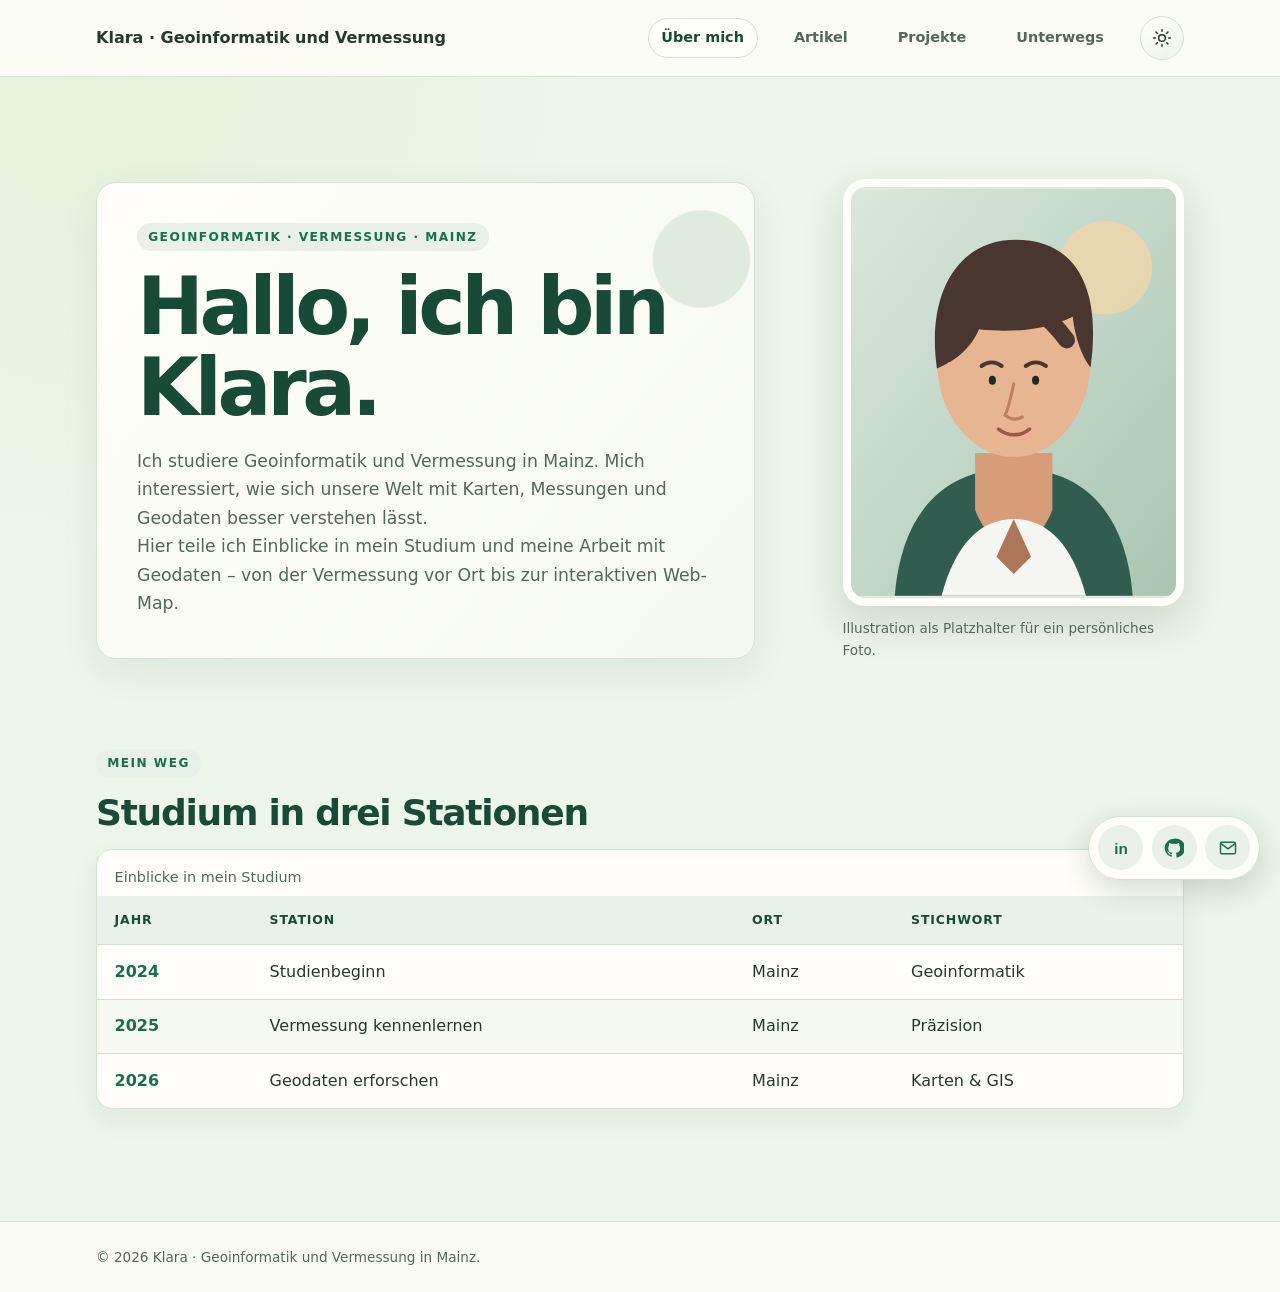
==== commit 150d0a16: "ueb3" ====
--- a/index.html
+++ b/index.html
@@ -16,6 +16,7 @@
         <a href="index.html" aria-current="page">Über mich</a>
         <a href="news.html">Artikel</a>
         <a href="projects.html">Projekte</a>
+        <a href="maps.html">Unterwegs</a>
         <button class="theme-toggle" id="theme-toggle" type="button" aria-label="Zum Dunkelmodus wechseln" aria-pressed="false">
           <svg class="theme-icon icon-sun" viewBox="0 0 24 24" aria-hidden="true">
             <circle cx="12" cy="12" r="4"/>
--- a/styles.css
+++ b/styles.css
@@ -400,6 +400,53 @@
   letter-spacing: -0.025em;
 }
 
+.map-card > a {
+  display: block;
+  height: 100%;
+  color: inherit;
+  text-decoration: none;
+}
+
+.map-card > a:hover h2 {
+  color: var(--accent);
+  text-decoration: underline;
+  text-underline-offset: 0.2em;
+}
+
+.map-3d {
+  margin-top: clamp(3rem, 7vw, 5rem);
+}
+
+.map-3d-heading {
+  max-width: 52rem;
+  margin-bottom: 1.5rem;
+}
+
+.map-3d-heading h2 {
+  margin-bottom: 0.8rem;
+}
+
+.map-3d-frame {
+  overflow: hidden;
+  border: 1px solid var(--line);
+  border-radius: 1.1rem;
+  background: var(--surface);
+  box-shadow: 0 0.75rem 2rem rgba(28, 53, 39, 0.12);
+}
+
+.map-3d-frame iframe {
+  display: block;
+  width: 100%;
+  height: clamp(28rem, 65vh, 48rem);
+  border: 0;
+}
+
+.map-3d-credit {
+  margin: 0.75rem 0 0;
+  color: var(--muted);
+  font-size: 0.85rem;
+}
+
 .news-item .article-citation {
   margin-top: 0.85rem;
   font-size: 0.82rem;
